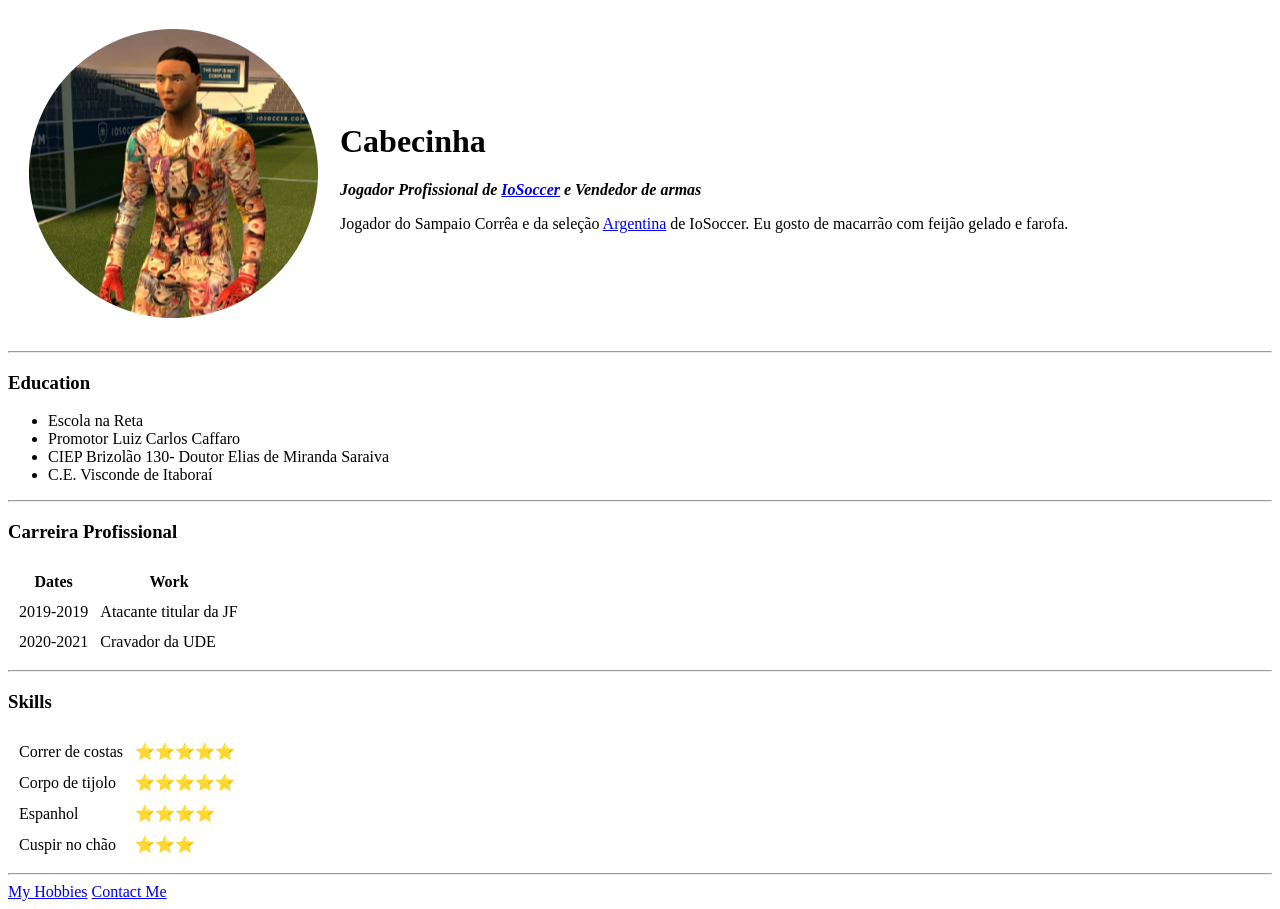
==== index.html @ b7ca8504 "Add initial cv website files" ====
<!DOCTYPE html>
<html lang="en" dir="ltr">

<head>
  <meta charset="utf-8">
  <title>Cabecinha Personal Site</title>
</head>

<body>
  <table cellspacing ="20">
    <tr>
      <td><img src="cabecinha.png" alt="Foto do cabecinha com cabelo"></td>
      <td><h1>Cabecinha</h1>
      <p><em><strong>Jogador Profissional de <a href="https://store.steampowered.com/app/673560/IOSoccer/">IoSoccer</a> e Vendedor de armas</strong></em></p>
      <p>Jogador do Sampaio Corrêa e da seleção <a href="https://twitter.com/mesi_careca10">Argentina</a> de IoSoccer. Eu gosto de macarrão com feijão gelado e farofa.</p></td>
    </tr>
  </table>
  <hr>
  <h3>Education</h3>
  <ul>
    <li>Escola na Reta</li>
    <li>Promotor Luiz Carlos Caffaro</li>
    <li>CIEP Brizolão 130- Doutor Elias de Miranda Saraiva</li>
    <li>C.E. Visconde de Itaboraí</li>
  </ul>
  <hr>
  <h3>Carreira Profissional</h3>
<table cellspacing="10">
  <thead>
    <tr>
      <th>Dates</th>
      <th>Work</th>
    </tr>
  </thead>
  <tr>
    <td>2019-2019</td>
    <td>Atacante titular da JF</td>

  </tr>
   <tr>
     <td>2020-2021</td>
     <td>Cravador da UDE</td>
  </tr>
</table>
<hr>
<h3>Skills</h3>
      <table cellspacing ="10">
        <tr>
          <td>Correr de costas</td>
          <td>⭐⭐⭐⭐⭐</td>
        </tr>
        <tr>
          <td>Corpo de tijolo</td>
          <td>⭐⭐⭐⭐⭐</td>
        </tr>
        <tr>
          <td>Espanhol</td>
          <td>⭐⭐⭐⭐</td>
        </tr>
        <tr>
          <td>Cuspir no chão</td>
          <td>⭐⭐⭐</td>
        </tr>
    </table>
  <hr>
  <a href="hobbies.html">My Hobbies</a>
  <a href="contact.html">Contact Me</a>
</body>

</html>
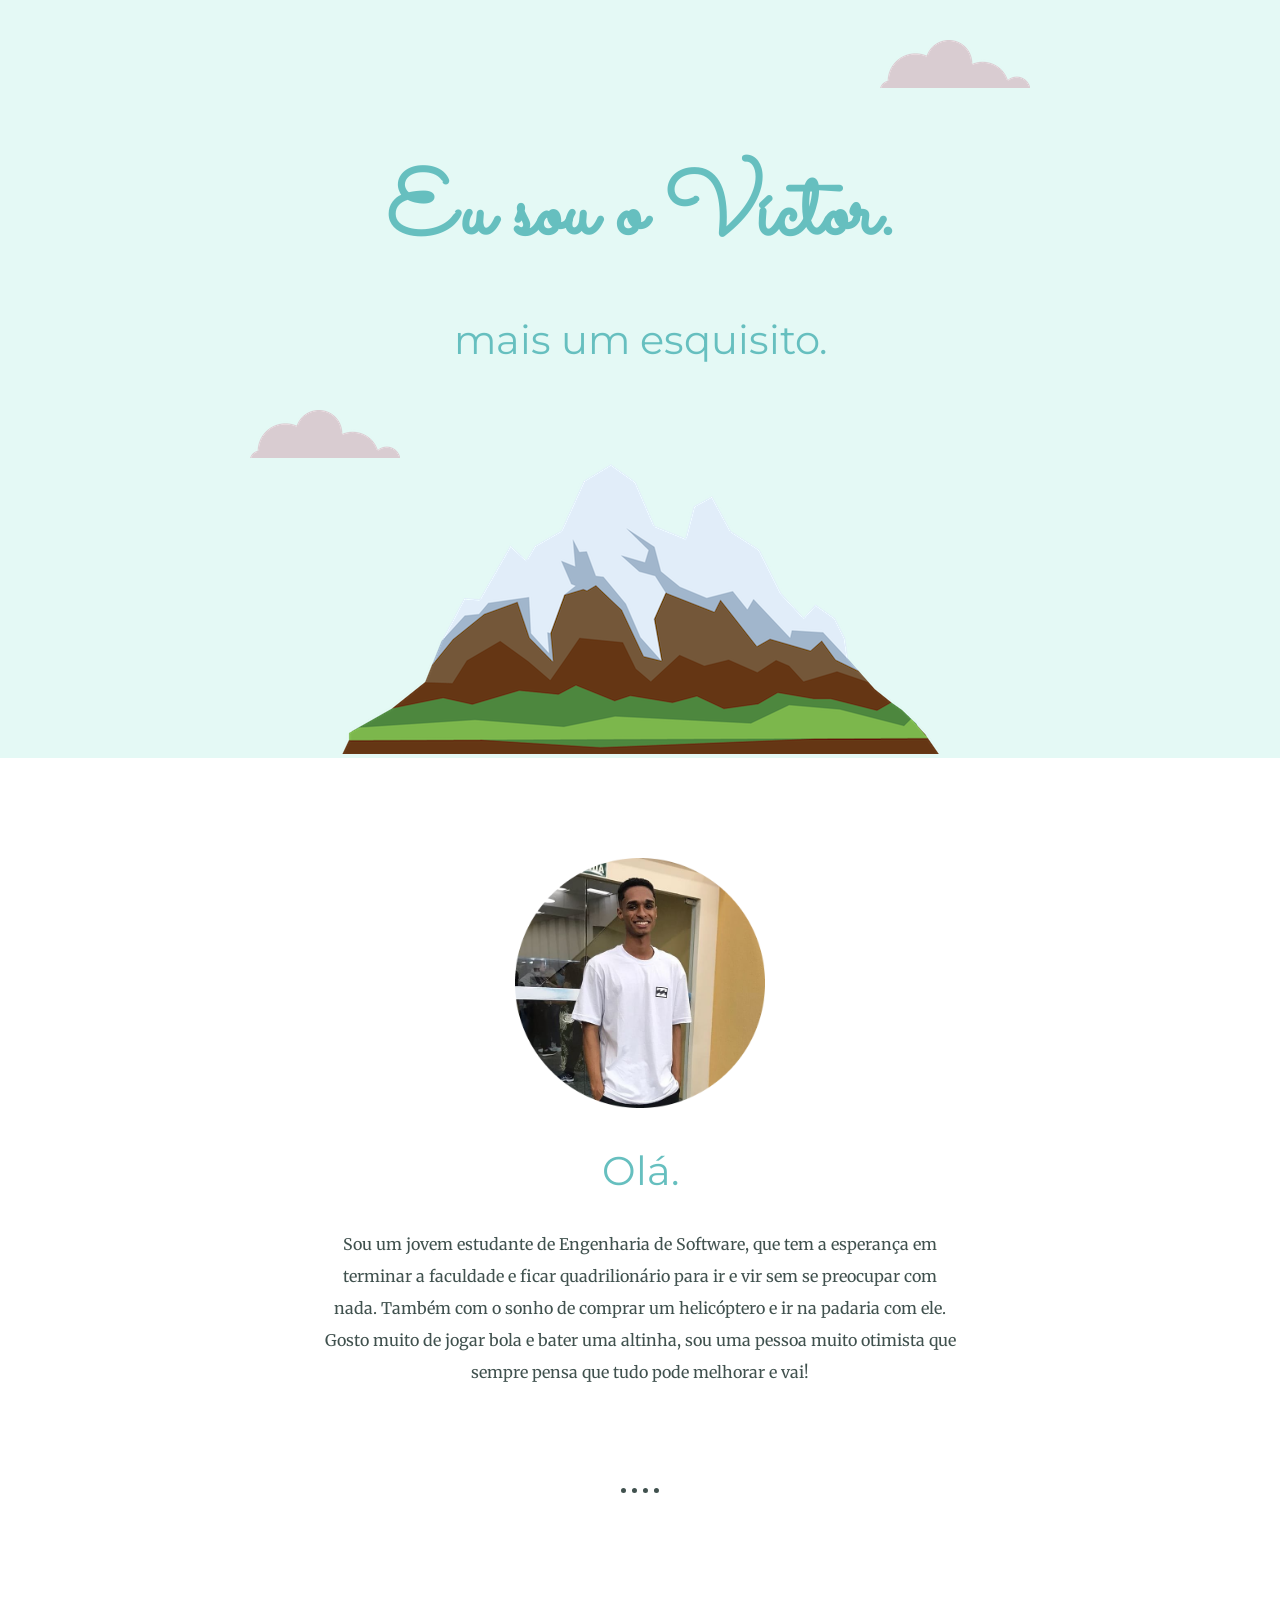
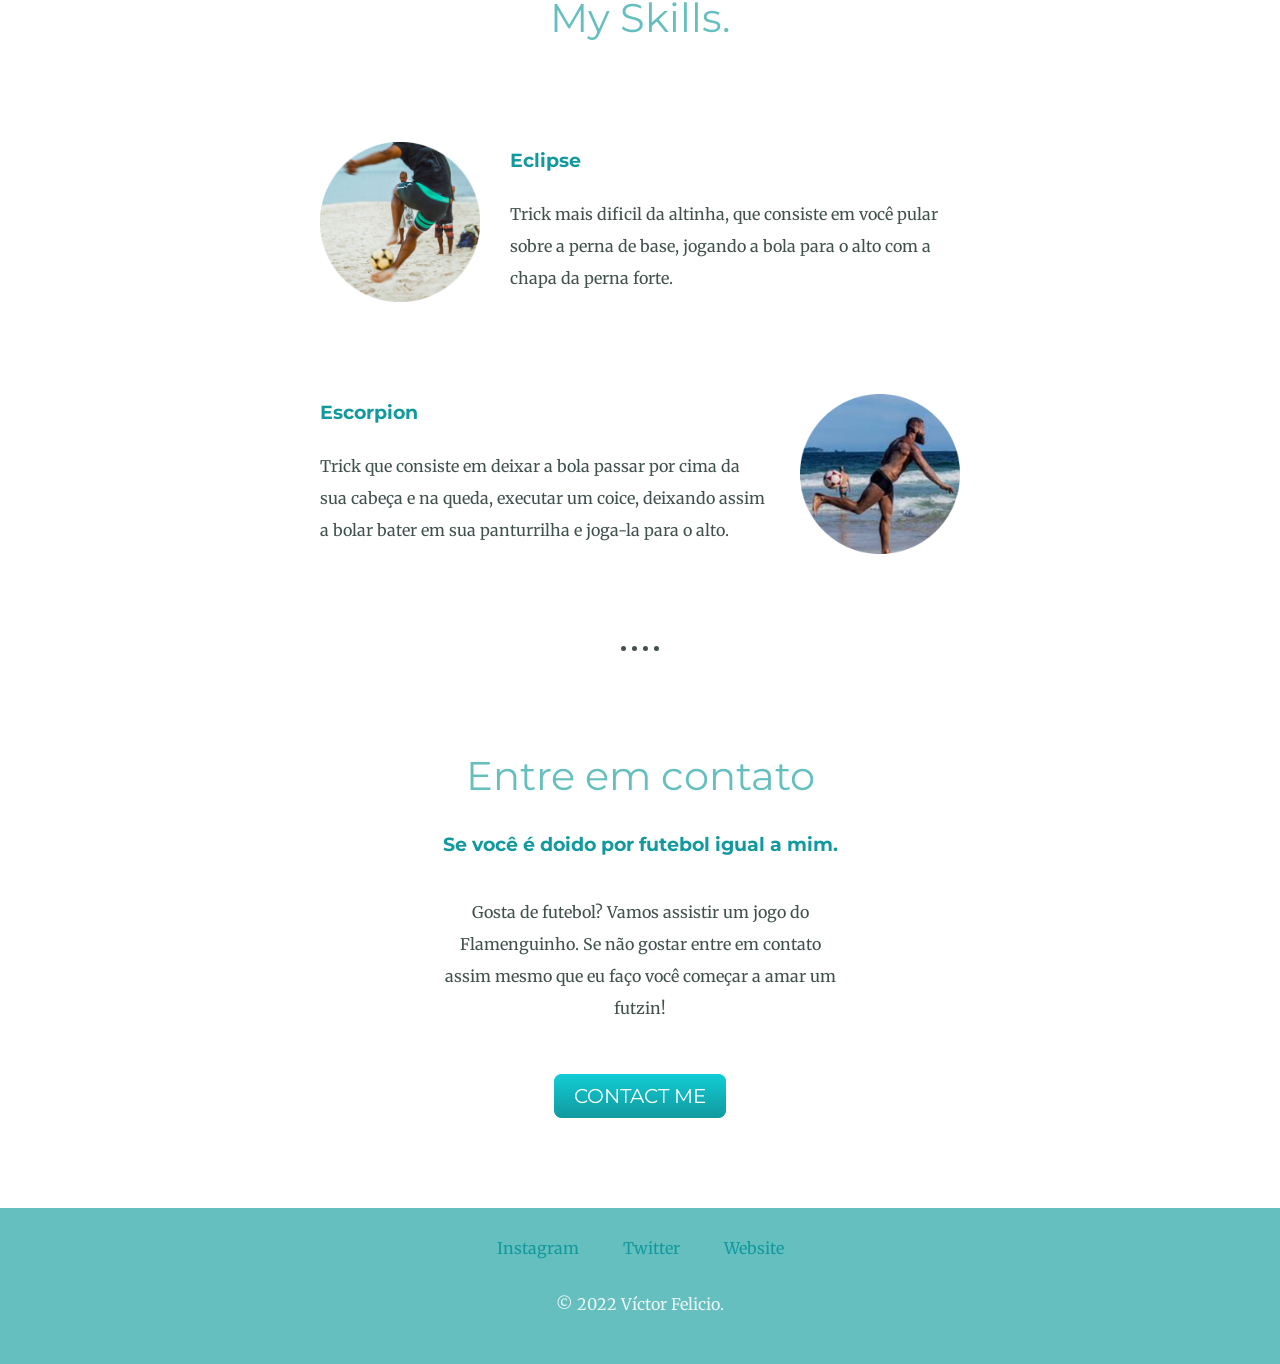
==== commit 5be1b948: "Initial CV" ====
--- a/index.html
+++ b/index.html
@@ -1,70 +1,62 @@
 <!DOCTYPE html>
-<html lang="en" dir="ltr">
+<html lang="en">
+<head>
+    <meta charset="UTF-8">
+    <meta http-equiv="X-UA-Compatible" content="IE=edge">
+    <meta name="viewport" content="width=device-width, initial-scale=1.0">
+    <title>Víctor Felicio</title>
+    <link rel="stylesheet" href="css/styles.css">
+    <link rel="icon" href="mikasaicon.ico">
+    <link rel="preconnect" href="https://fonts.googleapis.com">
+    <link rel="preconnect" href="https://fonts.gstatic.com" crossorigin>
+    <link href="https://fonts.googleapis.com/css2?family=Merriweather&family=Montserrat&family=Sacramento&display=swap" rel="stylesheet">
+</head>
+<body>
+    <div class="top-container">
+        <img class="top-cloud" src="images/cloud.png" alt="cloud-img">
+        <h1>Eu sou o Víctor.</h1>
+        <h2>mais um esquisito.</h2>
+        <img class="bottom-cloud" src="images/cloud.png" alt="cloud-img">
+        <img src="images/mountain.png" alt="mountain-img">
+    </div>
 
-<head>
-  <meta charset="utf-8">
-  <title>Cabecinha Personal Site</title>
-</head>
+    <div class="middle-container">
+        <div class="profile">
+          <img width="250px" src="images/vitinho2.png" alt="eu">
+          <h2>Olá.</h2>
+          <p class="intro">Sou um jovem estudante de Engenharia de Software, que tem a esperança em terminar a faculdade e ficar quadrilionário para ir e vir sem se preocupar com nada. Também com o sonho de comprar um helicóptero e ir na padaria com ele. Gosto muito de jogar bola e bater uma altinha, sou uma pessoa muito otimista que sempre pensa que tudo pode melhorar e vai!</p>
+        </div>
+        <hr>
+        <div class="skills">
+          <h2>My Skills.</h2>
+          <div class="skill-row">
+            <img class="eclip" src="images/eclipse2-modified.png" alt="eclipse-altinha">
+            <h3>Eclipse</h3>
+            <p>Trick mais dificil da altinha, que consiste em você pular sobre a perna de base, jogando a bola para o alto com a chapa da perna forte.</p>
+          </div>
+          <div class="skill-row">
+            <img class="escorp" src="images/escorpiao-modified.png" alt="escorpion-altinha">
+            <h3>Escorpion</h3>
+            <p>Trick que consiste em deixar a bola passar por cima da sua cabeça e na queda, executar um coice, deixando assim a bolar bater em sua panturrilha e joga-la para o alto.</p>
+          </div>
+        </div>
+        <hr>
+        <div class="contact-me">
+          <h2>Entre em contato</h2>
+          <h3>Se você é doido por futebol igual a mim.</h3>
+          <p class="contact-message">Gosta de futebol? Vamos assistir um jogo do Flamenguinho. Se não gostar entre em contato assim mesmo que eu faço você começar a amar um futzin!</p>
+          <a class="btn" href="mailto:victor2312felicio@gmail.com">CONTACT ME</a>
+        </div>
+      </div>
+      
+      
+      <div class="bottom-container">
+        <a class="footer-link" href="https://www.instagram.com/victorfelicio23/">Instagram</a>
+        <a class="footer-link" href="https://twitter.com/victorfelicio21">Twitter</a>
+        <a class="footer-link" href="https://www.appbrewery.co/">Website</a>
+        <p class="autoria">© 2022 Víctor Felicio.</p>
+      </div>
+      
 
-<body>
-  <table cellspacing ="20">
-    <tr>
-      <td><img src="cabecinha.png" alt="Foto do cabecinha com cabelo"></td>
-      <td><h1>Cabecinha</h1>
-      <p><em><strong>Jogador Profissional de <a href="https://store.steampowered.com/app/673560/IOSoccer/">IoSoccer</a> e Vendedor de armas</strong></em></p>
-      <p>Jogador do Sampaio Corrêa e da seleção <a href="https://twitter.com/mesi_careca10">Argentina</a> de IoSoccer. Eu gosto de macarrão com feijão gelado e farofa.</p></td>
-    </tr>
-  </table>
-  <hr>
-  <h3>Education</h3>
-  <ul>
-    <li>Escola na Reta</li>
-    <li>Promotor Luiz Carlos Caffaro</li>
-    <li>CIEP Brizolão 130- Doutor Elias de Miranda Saraiva</li>
-    <li>C.E. Visconde de Itaboraí</li>
-  </ul>
-  <hr>
-  <h3>Carreira Profissional</h3>
-<table cellspacing="10">
-  <thead>
-    <tr>
-      <th>Dates</th>
-      <th>Work</th>
-    </tr>
-  </thead>
-  <tr>
-    <td>2019-2019</td>
-    <td>Atacante titular da JF</td>
-
-  </tr>
-   <tr>
-     <td>2020-2021</td>
-     <td>Cravador da UDE</td>
-  </tr>
-</table>
-<hr>
-<h3>Skills</h3>
-      <table cellspacing ="10">
-        <tr>
-          <td>Correr de costas</td>
-          <td>⭐⭐⭐⭐⭐</td>
-        </tr>
-        <tr>
-          <td>Corpo de tijolo</td>
-          <td>⭐⭐⭐⭐⭐</td>
-        </tr>
-        <tr>
-          <td>Espanhol</td>
-          <td>⭐⭐⭐⭐</td>
-        </tr>
-        <tr>
-          <td>Cuspir no chão</td>
-          <td>⭐⭐⭐</td>
-        </tr>
-    </table>
-  <hr>
-  <a href="hobbies.html">My Hobbies</a>
-  <a href="contact.html">Contact Me</a>
 </body>
-
-</html>
+</html>
--- a/css/styles.css
+++ b/css/styles.css
@@ -0,0 +1,156 @@
+body{
+    color: #40514E;
+    margin: 0;
+    text-align: center;
+    font-family: 'Merriweather', serif;
+}
+
+h1{
+    margin: 50px auto 0 auto;
+    font-size: 5.625rem;
+    font-family: 'Sacramento', cursive;
+    color: #66BFBF;
+}
+
+h2{
+    font-family: 'Montserrat', sans-serif;
+    font-size: 2.5rem;
+    color: #66BFBF;
+    font-weight: normal;
+}
+
+h3{
+    font-family: 'Montserrat', sans-serif;
+    color: #11999E;
+}
+
+p{
+    line-height: 2;
+}
+
+.top-container{
+    background-color: #E4F9F5;
+    position: relative;
+    padding-top: 100px;
+    
+}
+
+.middle-container{
+    margin: 100px 0 100px 0 ;
+    
+}
+
+.bottom-container{
+    background-color: #66BFBF;
+    padding-bottom: 8px;
+}
+
+.top-cloud{
+    position:absolute;
+    right: 250px;
+    top:40px;
+    
+}
+
+.bottom-cloud{
+    position:absolute;
+    left: 250px;
+    bottom: 300px;
+}
+
+.skill-row{
+    width: 50%;
+    margin:100px auto 100px auto;
+    text-align: left;
+    line-height: 2;
+    
+}
+
+.eclip{
+    width: 25%;
+    float: left;
+    margin-right: 30px;   
+}
+
+.escorp{
+    width: 25%;
+    float: right;
+    margin-left: 30px;
+}
+
+hr{
+    border-style: none;
+    border-top-style: dotted;
+    border-width: 5px;
+    color:#grey;
+    width: 3%;
+    margin: 100px auto;
+}
+
+.btn {
+    background: #11cdd4;
+    background-image: -webkit-linear-gradient(top, #11cdd4, #11999e);
+    background-image: -moz-linear-gradient(top, #11cdd4, #11999e);
+    background-image: -ms-linear-gradient(top, #11cdd4, #11999e);
+    background-image: -o-linear-gradient(top, #11cdd4, #11999e);
+    background-image: linear-gradient(to bottom, #11cdd4, #11999e);
+    -webkit-border-radius: 8;
+    -moz-border-radius: 8;
+    border-radius: 8px;
+    font-family: 'Montserrat', sans-serif;
+    color: #ffffff;
+    font-size: 20px;
+    padding: 10px 20px 10px 20px;
+    text-decoration: none;
+    
+  }
+  
+  .btn:hover {
+    background: #30e3cb;
+    background-image: -webkit-linear-gradient(top, #30e3cb, #2bc4ad);
+    background-image: -moz-linear-gradient(top, #30e3cb, #2bc4ad);
+    background-image: -ms-linear-gradient(top, #30e3cb, #2bc4ad);
+    background-image: -o-linear-gradient(top, #30e3cb, #2bc4ad);
+    background-image: linear-gradient(to bottom, #30e3cb, #2bc4ad);
+    text-decoration: none;
+    
+  }
+
+  .contact-message{
+    width: 80%;
+    margin: 40px auto 60px;
+  }
+
+  .contact-me{
+    margin: 100px auto;
+    width: 40%;
+  }
+
+.gosta{
+    margin-bottom: 60px;
+    width: 50%;
+    margin: auto;
+}
+
+.footer-link{
+    margin: 10px 20px;
+    position: relative;
+    top: 30px;
+    color: #11999e;
+    text-decoration: none;
+}
+
+a:hover{
+    color: #EAF6F6;
+}
+
+.autoria{
+    color: #EAF6F6;
+    padding: 20px 0;
+    margin-top: 40px;
+}
+
+.intro{
+    width: 50%;
+    margin: auto;
+}
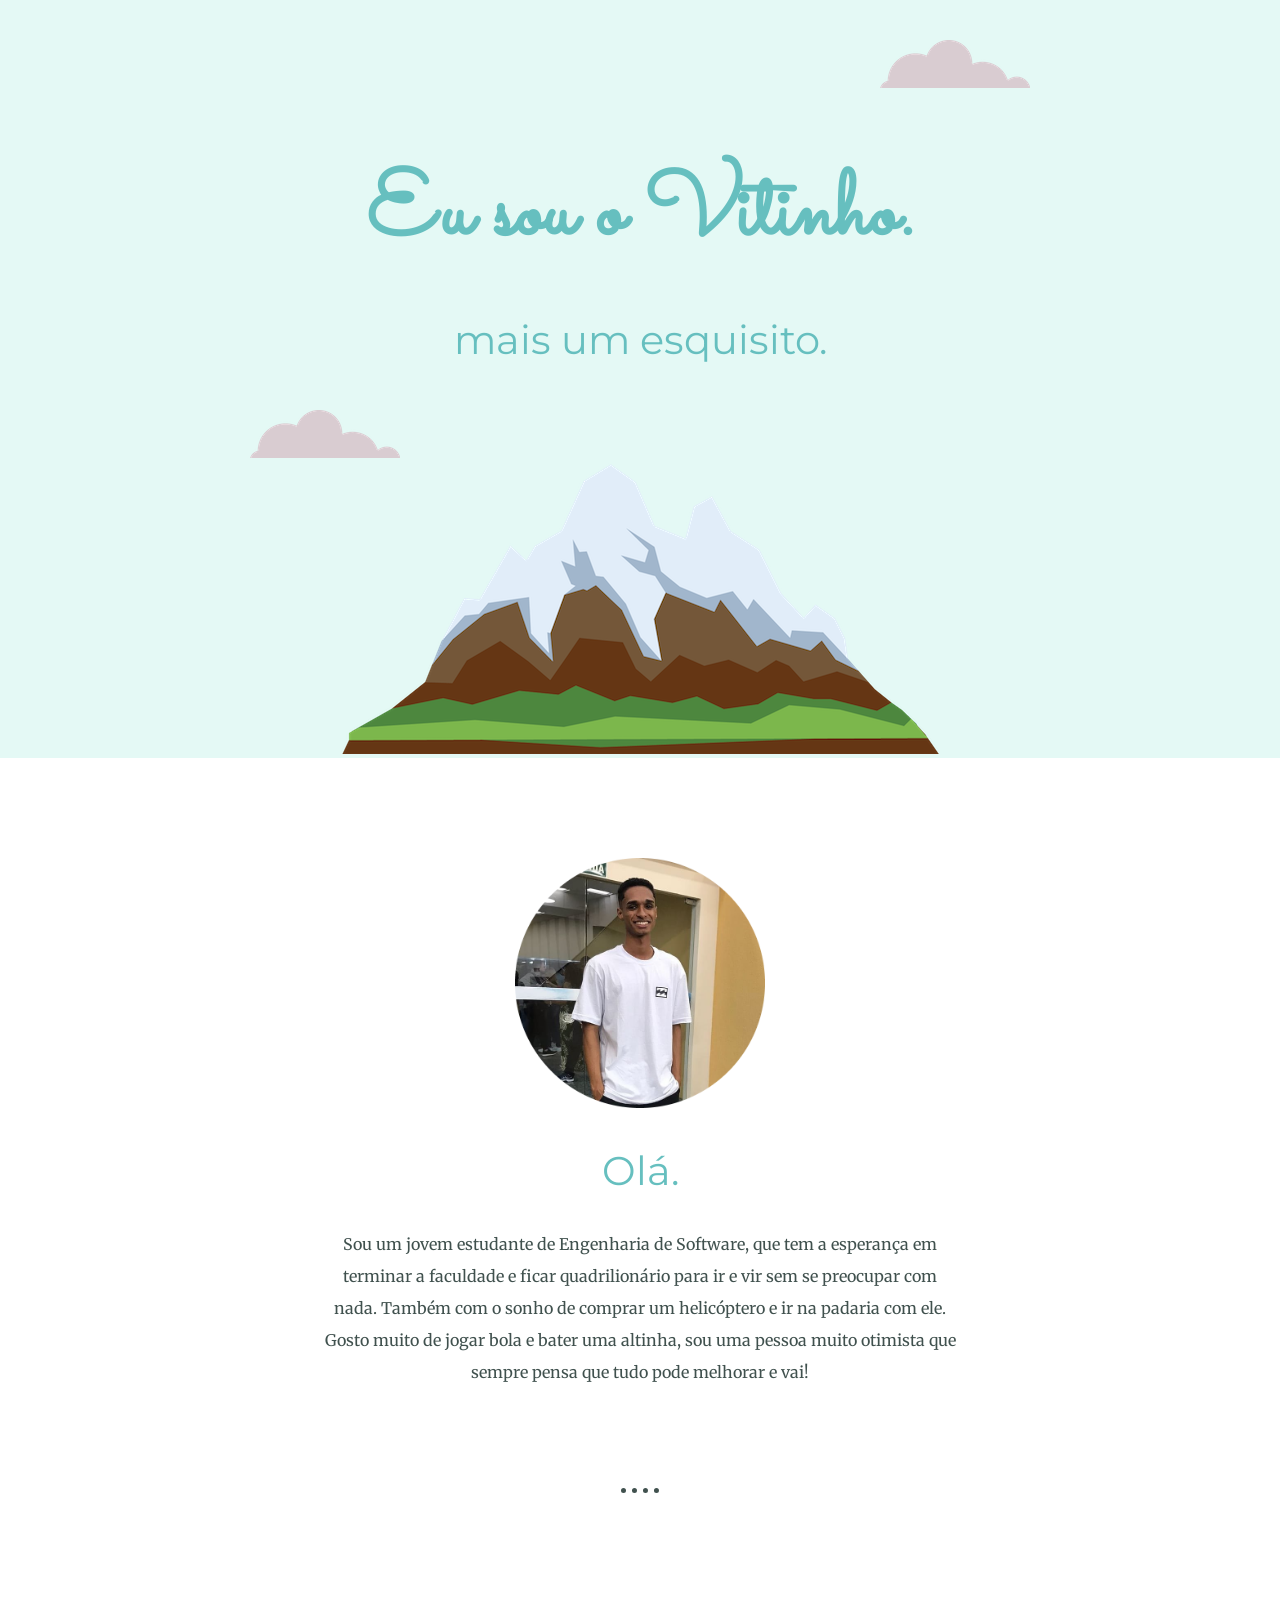
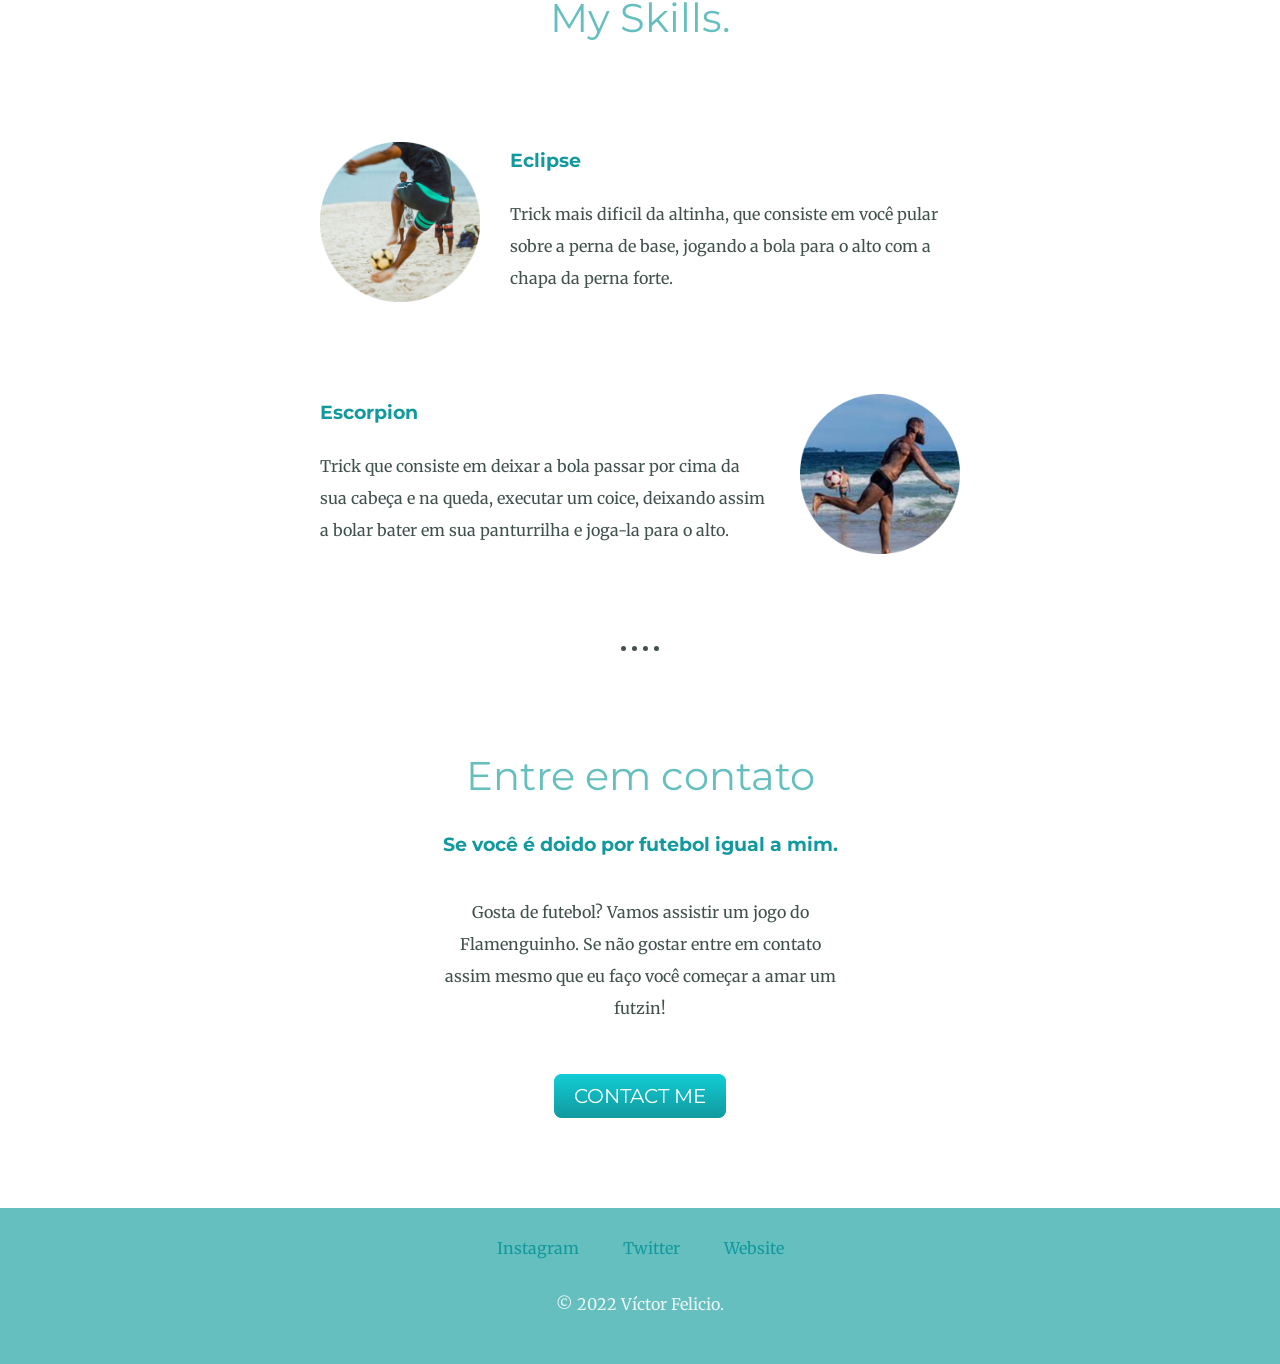
==== commit 5a4e88bd: "Update index.html" ====
--- a/index.html
+++ b/index.html
@@ -14,7 +14,7 @@
 <body>
     <div class="top-container">
         <img class="top-cloud" src="images/cloud.png" alt="cloud-img">
-        <h1>Eu sou o Víctor.</h1>
+        <h1>Eu sou o Vitinho.</h1>
         <h2>mais um esquisito.</h2>
         <img class="bottom-cloud" src="images/cloud.png" alt="cloud-img">
         <img src="images/mountain.png" alt="mountain-img">
@@ -59,4 +59,4 @@
       
 
 </body>
-</html>+</html>
